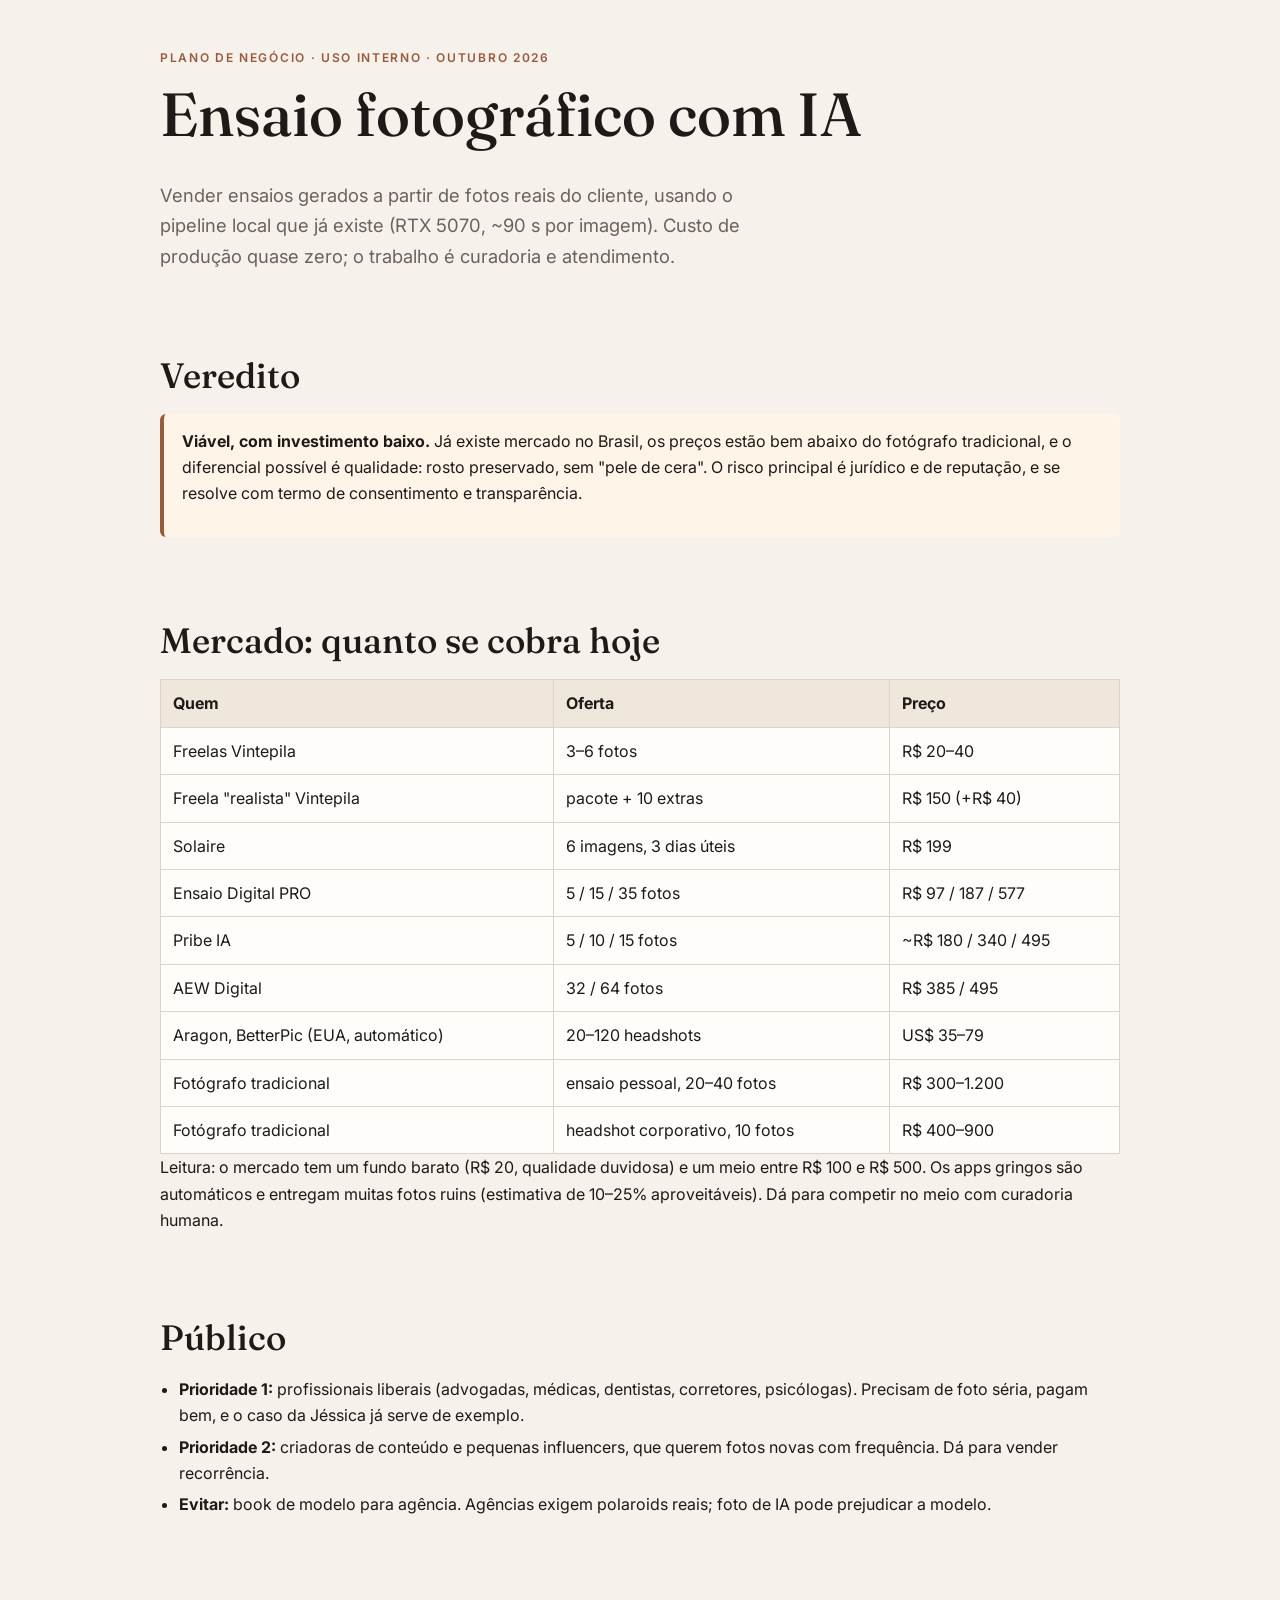
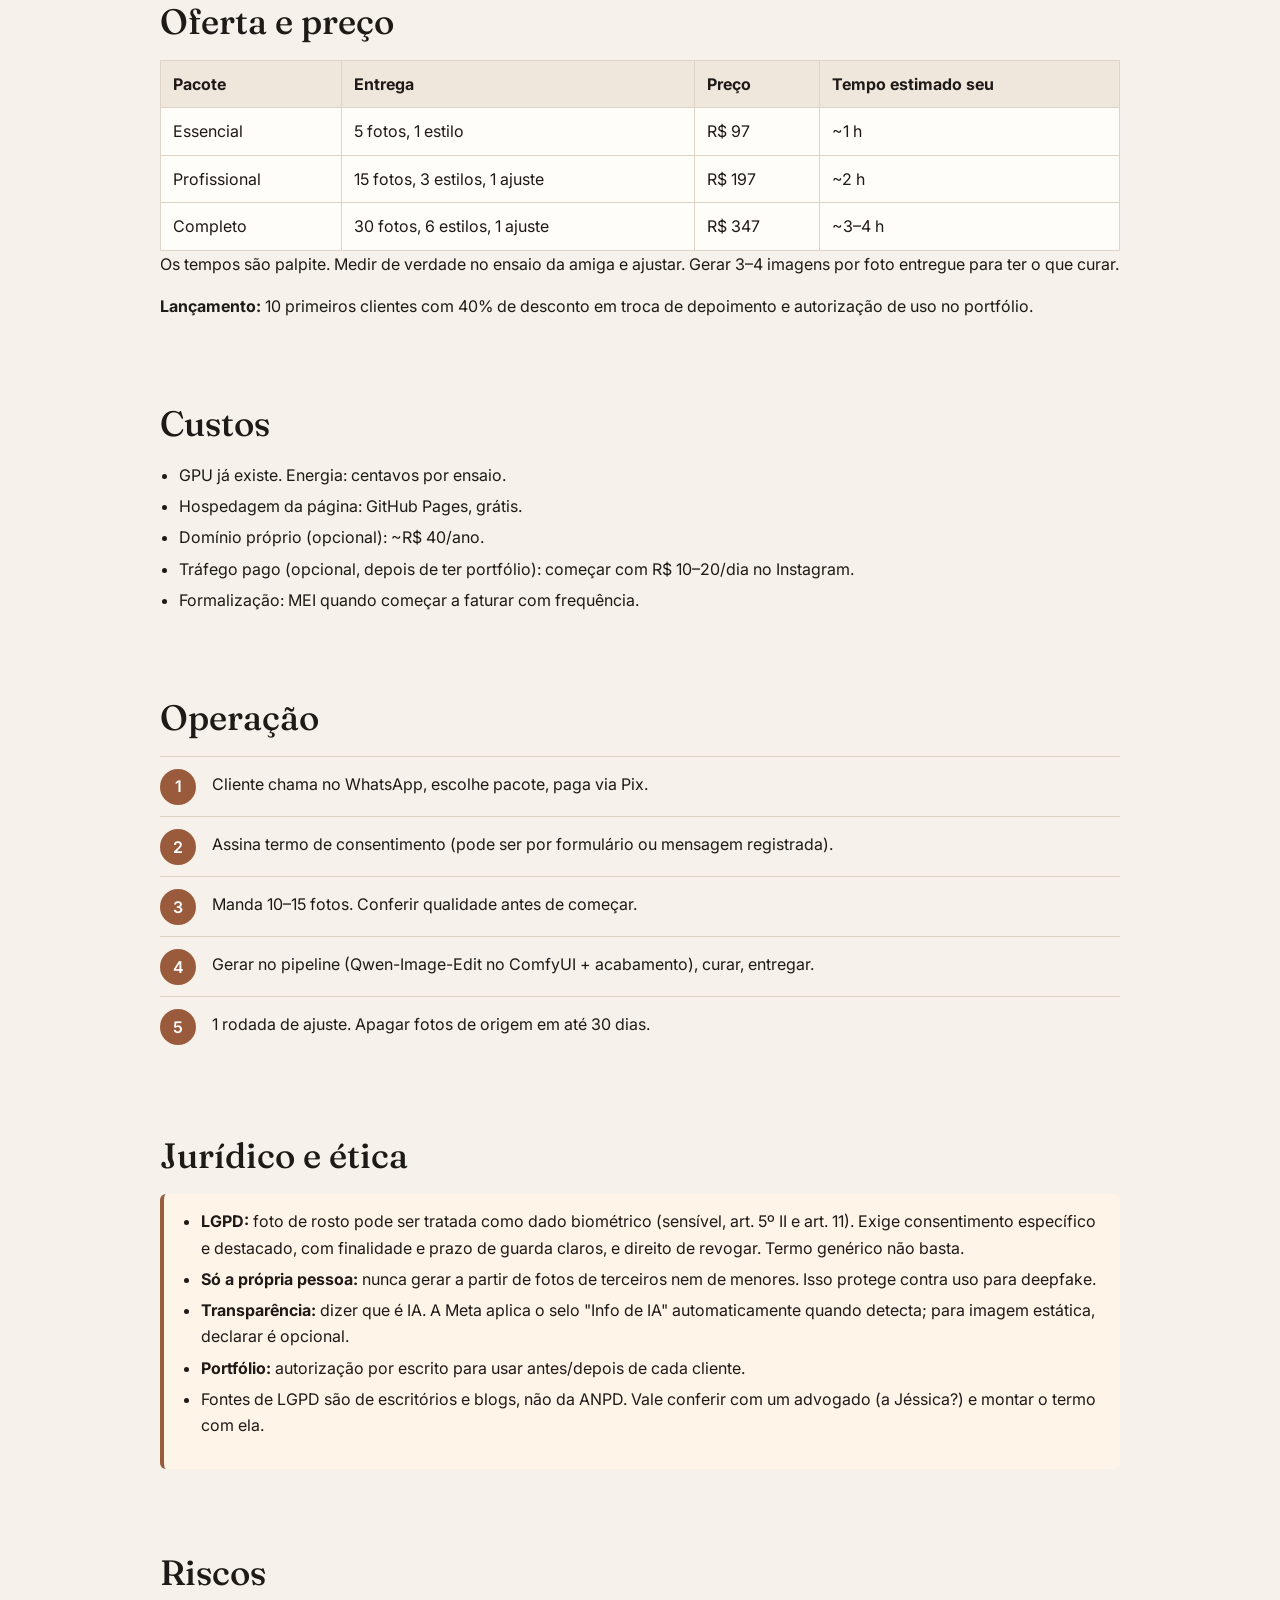
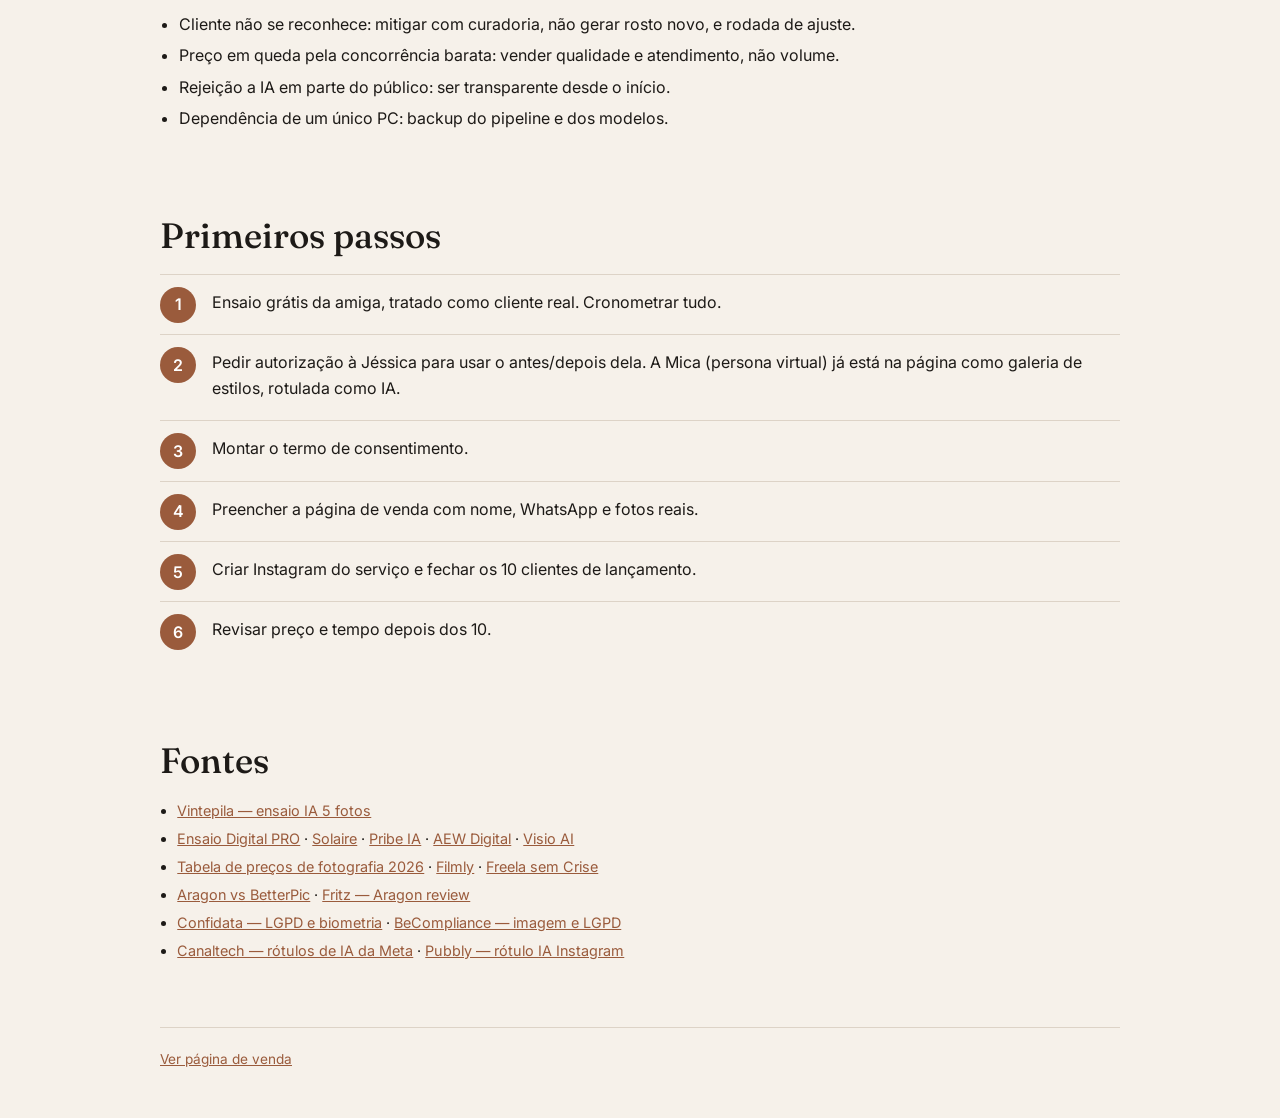
==== plano.html @ b5864f55 "Proposta ensaio com IA" ====
<!doctype html>
<html lang="pt-BR">
<head>
<meta charset="utf-8">
<meta name="viewport" content="width=device-width,initial-scale=1">
<meta name="robots" content="noindex">
<title>Plano — Ensaio com IA</title>
<link rel="preconnect" href="https://fonts.googleapis.com">
<link href="https://fonts.googleapis.com/css2?family=Fraunces:opsz,wght@9..144,500&family=Inter:wght@400;600&display=swap" rel="stylesheet">
<link rel="stylesheet" href="style.css">
</head>
<body>
<div class="wrap">

<p class="kick">Plano de negócio · uso interno · outubro 2026</p>
<h1>Ensaio fotográfico com IA</h1>
<p class="lead">Vender ensaios gerados a partir de fotos reais do cliente, usando o pipeline local que já existe (RTX 5070, ~90 s por imagem). Custo de produção quase zero; o trabalho é curadoria e atendimento.</p>

<h2>Veredito</h2>
<div class="note"><p><strong>Viável, com investimento baixo.</strong> Já existe mercado no Brasil, os preços estão bem abaixo do fotógrafo tradicional, e o diferencial possível é qualidade: rosto preservado, sem "pele de cera". O risco principal é jurídico e de reputação, e se resolve com termo de consentimento e transparência.</p></div>

<h2>Mercado: quanto se cobra hoje</h2>
<div class="tbl"><table>
<tr><th>Quem</th><th>Oferta</th><th>Preço</th></tr>
<tr><td>Freelas Vintepila</td><td>3–6 fotos</td><td>R$ 20–40</td></tr>
<tr><td>Freela "realista" Vintepila</td><td>pacote + 10 extras</td><td>R$ 150 (+R$ 40)</td></tr>
<tr><td>Solaire</td><td>6 imagens, 3 dias úteis</td><td>R$ 199</td></tr>
<tr><td>Ensaio Digital PRO</td><td>5 / 15 / 35 fotos</td><td>R$ 97 / 187 / 577</td></tr>
<tr><td>Pribe IA</td><td>5 / 10 / 15 fotos</td><td>~R$ 180 / 340 / 495</td></tr>
<tr><td>AEW Digital</td><td>32 / 64 fotos</td><td>R$ 385 / 495</td></tr>
<tr><td>Aragon, BetterPic (EUA, automático)</td><td>20–120 headshots</td><td>US$ 35–79</td></tr>
<tr><td>Fotógrafo tradicional</td><td>ensaio pessoal, 20–40 fotos</td><td>R$ 300–1.200</td></tr>
<tr><td>Fotógrafo tradicional</td><td>headshot corporativo, 10 fotos</td><td>R$ 400–900</td></tr>
</table></div>
<p>Leitura: o mercado tem um fundo barato (R$ 20, qualidade duvidosa) e um meio entre R$ 100 e R$ 500. Os apps gringos são automáticos e entregam muitas fotos ruins (estimativa de 10–25% aproveitáveis). Dá para competir no meio com curadoria humana.</p>

<h2>Público</h2>
<ul>
  <li><strong>Prioridade 1:</strong> profissionais liberais (advogadas, médicas, dentistas, corretores, psicólogas). Precisam de foto séria, pagam bem, e o caso da Jéssica já serve de exemplo.</li>
  <li><strong>Prioridade 2:</strong> criadoras de conteúdo e pequenas influencers, que querem fotos novas com frequência. Dá para vender recorrência.</li>
  <li><strong>Evitar:</strong> book de modelo para agência. Agências exigem polaroids reais; foto de IA pode prejudicar a modelo.</li>
</ul>

<h2>Oferta e preço</h2>
<div class="tbl"><table>
<tr><th>Pacote</th><th>Entrega</th><th>Preço</th><th>Tempo estimado seu</th></tr>
<tr><td>Essencial</td><td>5 fotos, 1 estilo</td><td>R$ 97</td><td>~1 h</td></tr>
<tr><td>Profissional</td><td>15 fotos, 3 estilos, 1 ajuste</td><td>R$ 197</td><td>~2 h</td></tr>
<tr><td>Completo</td><td>30 fotos, 6 estilos, 1 ajuste</td><td>R$ 347</td><td>~3–4 h</td></tr>
</table></div>
<p>Os tempos são palpite. Medir de verdade no ensaio da amiga e ajustar. Gerar 3–4 imagens por foto entregue para ter o que curar.</p>
<p><strong>Lançamento:</strong> 10 primeiros clientes com 40% de desconto em troca de depoimento e autorização de uso no portfólio.</p>

<h2>Custos</h2>
<ul>
  <li>GPU já existe. Energia: centavos por ensaio.</li>
  <li>Hospedagem da página: GitHub Pages, grátis.</li>
  <li>Domínio próprio (opcional): ~R$ 40/ano.</li>
  <li>Tráfego pago (opcional, depois de ter portfólio): começar com R$ 10–20/dia no Instagram.</li>
  <li>Formalização: MEI quando começar a faturar com frequência.</li>
</ul>

<h2>Operação</h2>
<ol class="steps">
  <li>Cliente chama no WhatsApp, escolhe pacote, paga via Pix.</li>
  <li>Assina termo de consentimento (pode ser por formulário ou mensagem registrada).</li>
  <li>Manda 10–15 fotos. Conferir qualidade antes de começar.</li>
  <li>Gerar no pipeline (Qwen-Image-Edit no ComfyUI + acabamento), curar, entregar.</li>
  <li>1 rodada de ajuste. Apagar fotos de origem em até 30 dias.</li>
</ol>

<h2>Jurídico e ética</h2>
<div class="note"><ul>
  <li><strong>LGPD:</strong> foto de rosto pode ser tratada como dado biométrico (sensível, art. 5º II e art. 11). Exige consentimento específico e destacado, com finalidade e prazo de guarda claros, e direito de revogar. Termo genérico não basta.</li>
  <li><strong>Só a própria pessoa:</strong> nunca gerar a partir de fotos de terceiros nem de menores. Isso protege contra uso para deepfake.</li>
  <li><strong>Transparência:</strong> dizer que é IA. A Meta aplica o selo "Info de IA" automaticamente quando detecta; para imagem estática, declarar é opcional.</li>
  <li><strong>Portfólio:</strong> autorização por escrito para usar antes/depois de cada cliente.</li>
  <li>Fontes de LGPD são de escritórios e blogs, não da ANPD. Vale conferir com um advogado (a Jéssica?) e montar o termo com ela.</li>
</ul></div>

<h2>Riscos</h2>
<ul>
  <li>Cliente não se reconhece: mitigar com curadoria, não gerar rosto novo, e rodada de ajuste.</li>
  <li>Preço em queda pela concorrência barata: vender qualidade e atendimento, não volume.</li>
  <li>Rejeição a IA em parte do público: ser transparente desde o início.</li>
  <li>Dependência de um único PC: backup do pipeline e dos modelos.</li>
</ul>

<h2>Primeiros passos</h2>
<ol class="steps">
  <li>Ensaio grátis da amiga, tratado como cliente real. Cronometrar tudo.</li>
  <li>Pedir autorização à Jéssica para usar o antes/depois dela. A Mica (persona virtual) já está na página como galeria de estilos, rotulada como IA.</li>
  <li>Montar o termo de consentimento.</li>
  <li>Preencher a página de venda com nome, WhatsApp e fotos reais.</li>
  <li>Criar Instagram do serviço e fechar os 10 clientes de lançamento.</li>
  <li>Revisar preço e tempo depois dos 10.</li>
</ol>

<h2>Fontes</h2>
<ul style="font-size:.9rem">
  <li><a href="https://www.vintepila.com.br/servicos/design-grafico/eu-vou-fazer-ensaio-fotografico-com-ia-5-fotos-por-20/">Vintepila — ensaio IA 5 fotos</a></li>
  <li><a href="https://ensaiodigitalpro.com/">Ensaio Digital PRO</a> · <a href="https://www.birosolaire.com.br/ensaio_fotografico_ai">Solaire</a> · <a href="https://www.perlaribeiro.com.br/">Pribe IA</a> · <a href="https://aewdigital.com.br/ensaio-fotografico-com-ia/">AEW Digital</a> · <a href="https://visioai.app/pt-br/ensaio-fotografico-ia/">Visio AI</a></li>
  <li><a href="https://agnaldoteixeira.com.br/guias/tabela-de-precos-fotografia-2026/">Tabela de preços de fotografia 2026</a> · <a href="https://filmly.com.br/guia/quanto-cobrar-ensaio-fotografico">Filmly</a> · <a href="https://www.freelasemcrise.com.br/quanto-cobrar/ensaio-fotografico-corporativo">Freela sem Crise</a></li>
  <li><a href="https://www.headshots.com/blog/aragon-vs-betterpic/">Aragon vs BetterPic</a> · <a href="https://fritz.ai/aragon-ai-review/">Fritz — Aragon review</a></li>
  <li><a href="https://confidata.com.br/blog/lgpd-dados-biometricos-reconhecimento-facial-digital">Confidata — LGPD e biometria</a> · <a href="https://becompliance.com/lgpd-e-o-uso-de-imagem-e-voz-sao-dados-pessoais-sensiveis-entenda-o-risco/">BeCompliance — imagem e LGPD</a></li>
  <li><a href="https://canaltech.com.br/redes-sociais/meta-ajusta-rotulos-de-ia-em-imagens-editadas-no-facebook-e-instagram/">Canaltech — rótulos de IA da Meta</a> · <a href="https://pubbly.com.br/blog/rotulo-de-ia-no-instagram/">Pubbly — rótulo IA Instagram</a></li>
</ul>

<footer><a href="index.html">Ver página de venda</a></footer>
</div>
</body>
</html>
---- style.css ----
:root{--bg:#f6f1ea;--ink:#1d1a17;--mute:#6b625a;--line:#ddd3c7;--card:#fffdf9;--acc:#9a5b3c;--acc2:#2f3a33}
*{box-sizing:border-box}
body{margin:0;background:var(--bg);color:var(--ink);font:16px/1.65 "Inter",system-ui,sans-serif;padding-inline:16px}
.wrap{max-width:960px;margin:0 auto;padding-block:48px}
h1,h2,h3{font-family:"Fraunces",Georgia,serif;font-weight:500;line-height:1.15;margin:0 0 .5em}
h1{font-size:clamp(2.2rem,6vw,3.8rem)}
h2{font-size:clamp(1.6rem,4vw,2.2rem);margin-top:2.4em}
h3{font-size:1.25rem}
p{margin:0 0 1em}
a{color:var(--acc)}
.kick{text-transform:uppercase;letter-spacing:.14em;font-size:.75rem;color:var(--acc);font-weight:600}
.lead{font-size:1.15rem;color:var(--mute);max-width:640px}
.btn{display:inline-block;background:var(--acc2);color:#fff;padding:14px 26px;border-radius:999px;text-decoration:none;font-weight:600}
.grid{display:grid;gap:16px;grid-template-columns:repeat(auto-fit,minmax(240px,1fr))}
.card{background:var(--card);border:1px solid var(--line);border-radius:14px;padding:22px}
.card.hi{border:2px solid var(--acc)}
.price{font-family:"Fraunces",Georgia,serif;font-size:2.2rem}
.price small{font-size:.9rem;color:var(--mute);font-family:Inter,sans-serif}
ul{padding-left:1.2em;margin:0 0 1em}
li{margin-bottom:.3em}
.ph{aspect-ratio:3/4;border-radius:12px;background:repeating-linear-gradient(45deg,#e8dfd3,#e8dfd3 10px,#efe7dc 10px,#efe7dc 20px);display:grid;place-items:center;color:var(--mute);font-size:.85rem;text-align:center;padding:8px}
.gal{display:grid;gap:12px;grid-template-columns:repeat(auto-fill,minmax(150px,1fr))}
.gal figure{margin:0}
.gal img{width:100%;aspect-ratio:3/4;object-fit:cover;border-radius:12px;display:block}
.gal figcaption{font-size:.85rem;color:var(--mute);margin-top:6px}
.cap{font-size:.85rem;color:var(--mute);margin-top:12px}
.steps{counter-reset:s;list-style:none;padding:0}
.steps li{counter-increment:s;padding:14px 0 14px 52px;position:relative;border-top:1px solid var(--line)}
.steps li::before{content:counter(s);position:absolute;left:0;top:12px;width:36px;height:36px;border-radius:50%;background:var(--acc);color:#fff;display:grid;place-items:center;font-weight:600}
.tbl{overflow-x:auto}
table{border-collapse:collapse;width:100%;min-width:520px;background:var(--card)}
th,td{border:1px solid var(--line);padding:10px 12px;text-align:left;vertical-align:top}
th{background:#efe7dc}
.note{background:#fff4e8;border-left:4px solid var(--acc);padding:14px 18px;border-radius:6px}
footer{margin-top:64px;color:var(--mute);font-size:.85rem;border-top:1px solid var(--line);padding-top:20px}
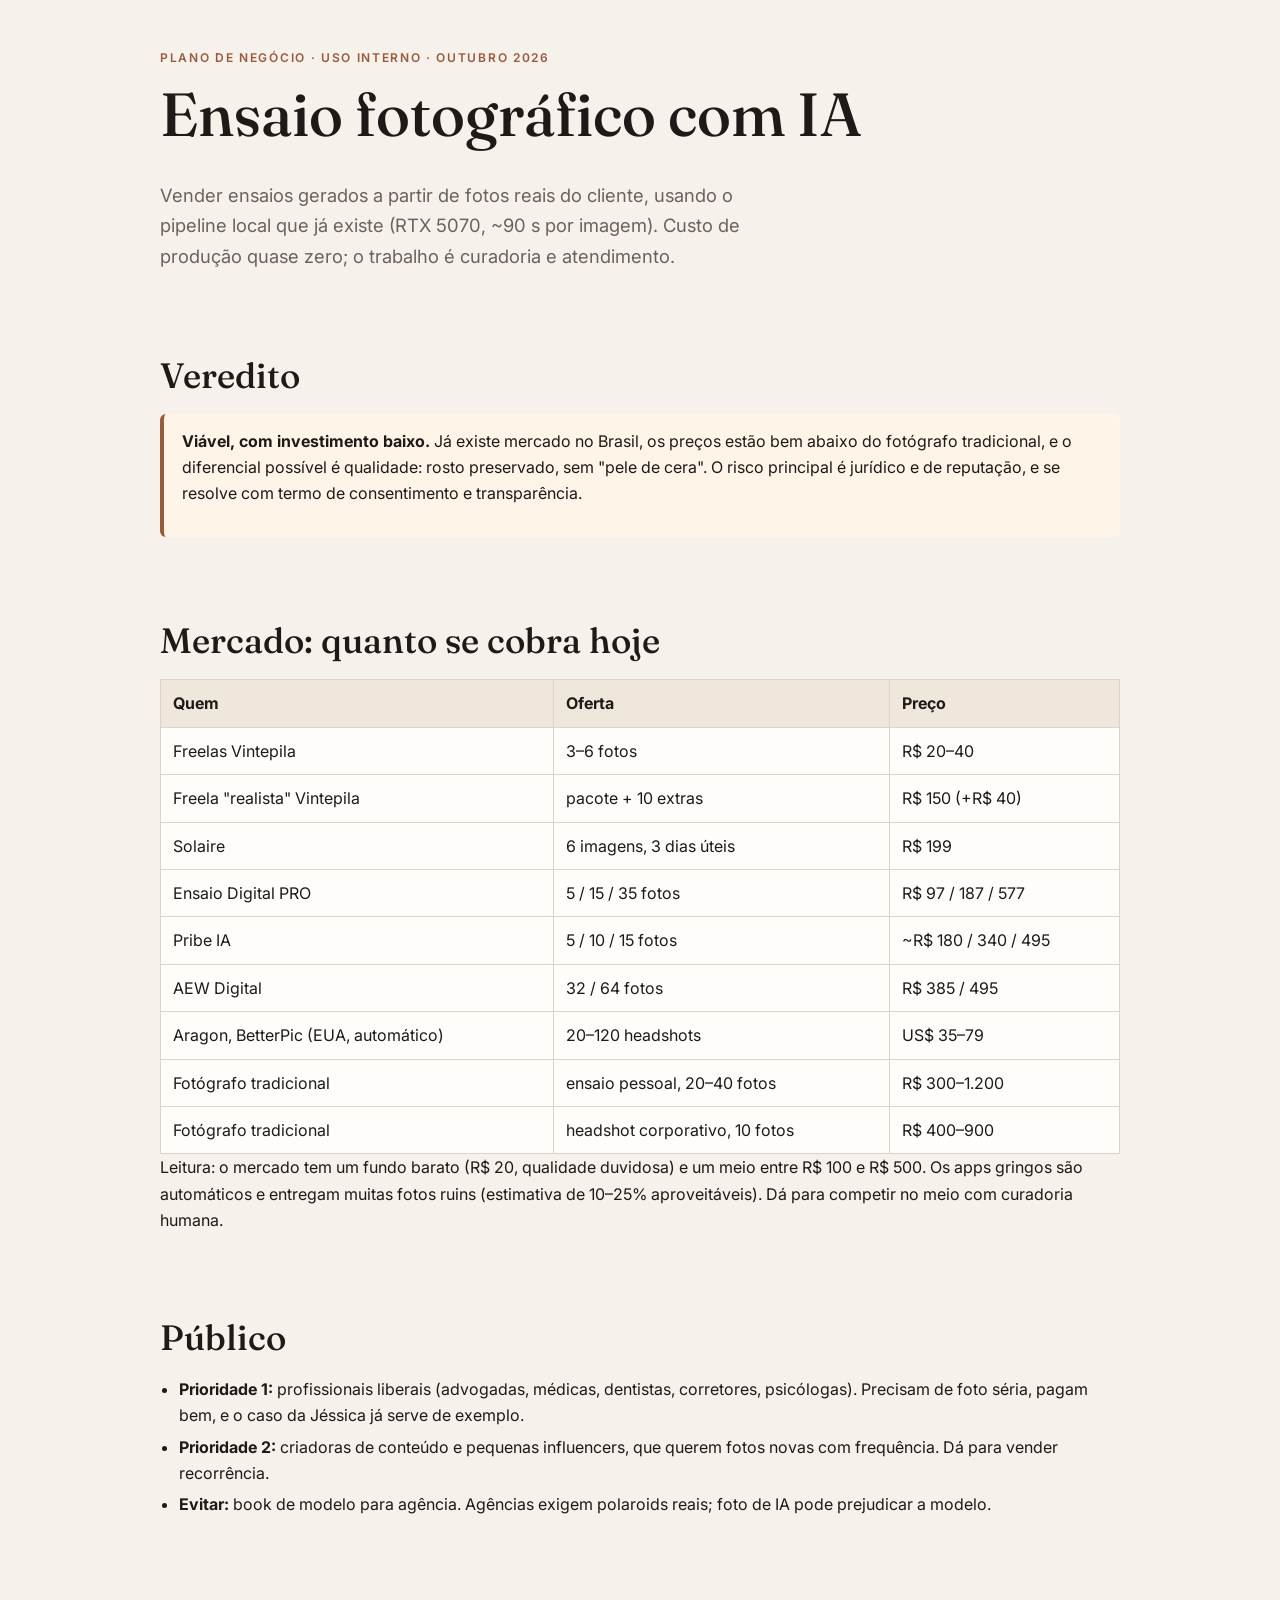
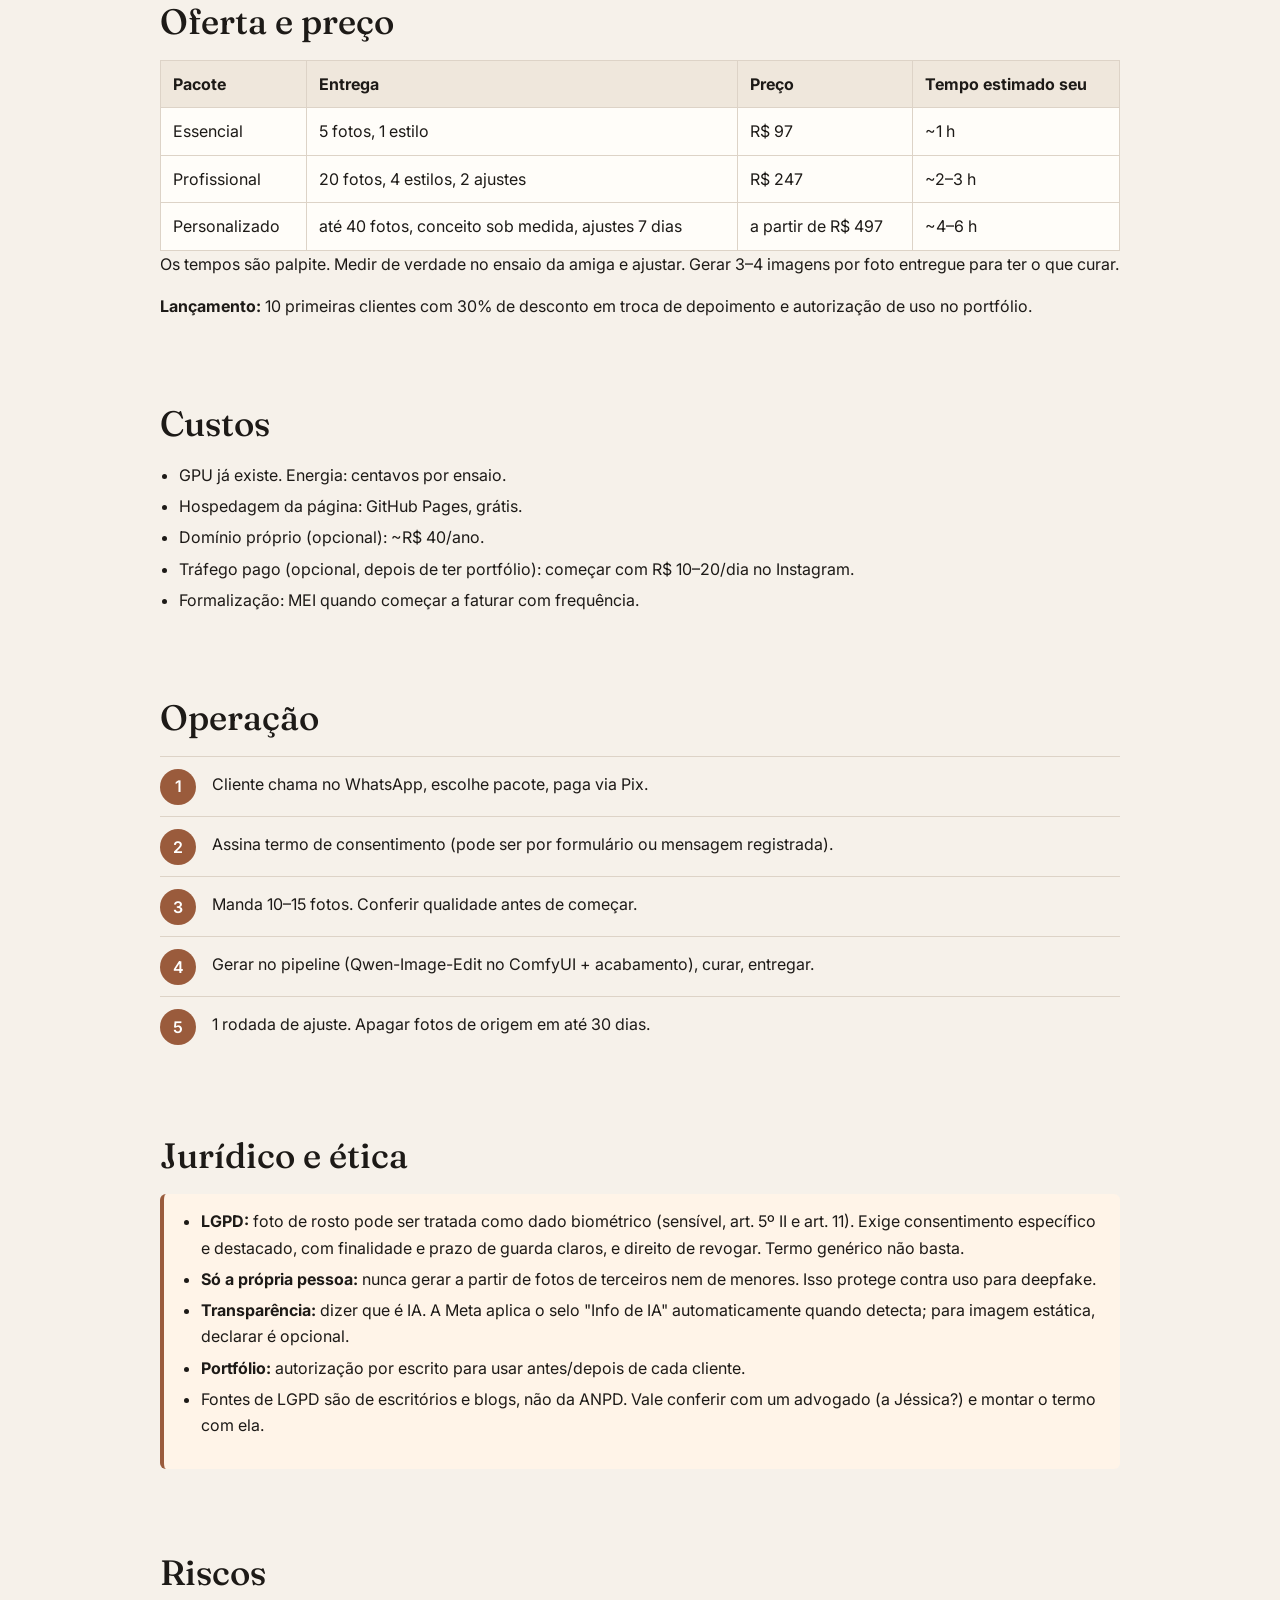
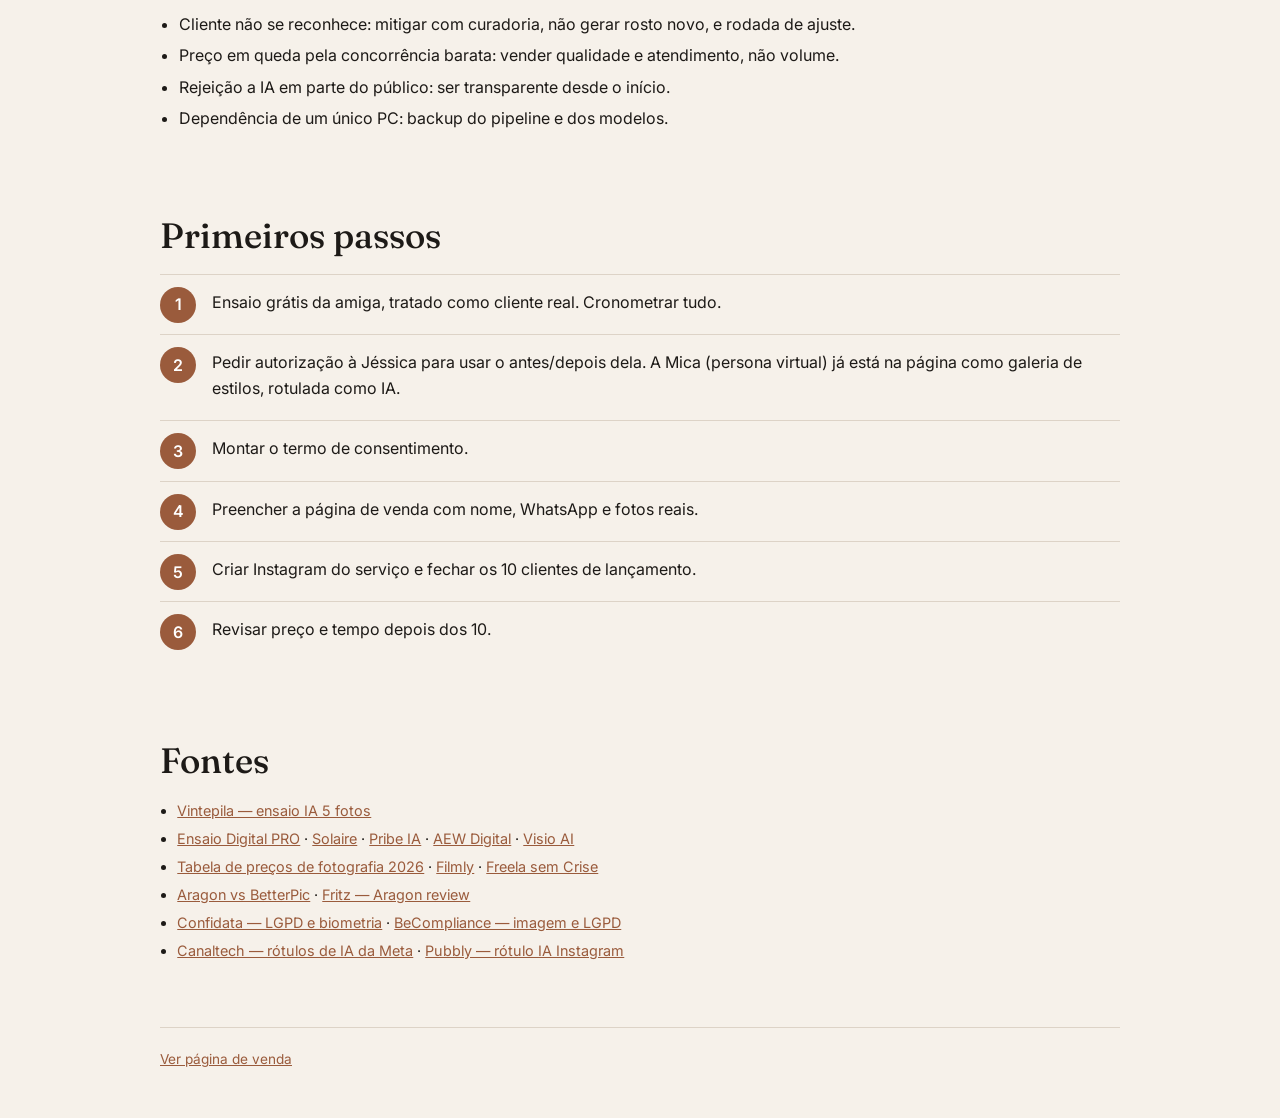
==== commit 63d05a8a: "Redesign editorial, SEO, pacotes Profissional e Personalizado" ====
--- a/plano.html
+++ b/plano.html
@@ -45,11 +45,11 @@
 <div class="tbl"><table>
 <tr><th>Pacote</th><th>Entrega</th><th>Preço</th><th>Tempo estimado seu</th></tr>
 <tr><td>Essencial</td><td>5 fotos, 1 estilo</td><td>R$ 97</td><td>~1 h</td></tr>
-<tr><td>Profissional</td><td>15 fotos, 3 estilos, 1 ajuste</td><td>R$ 197</td><td>~2 h</td></tr>
-<tr><td>Completo</td><td>30 fotos, 6 estilos, 1 ajuste</td><td>R$ 347</td><td>~3–4 h</td></tr>
+<tr><td>Profissional</td><td>20 fotos, 4 estilos, 2 ajustes</td><td>R$ 247</td><td>~2–3 h</td></tr>
+<tr><td>Personalizado</td><td>até 40 fotos, conceito sob medida, ajustes 7 dias</td><td>a partir de R$ 497</td><td>~4–6 h</td></tr>
 </table></div>
 <p>Os tempos são palpite. Medir de verdade no ensaio da amiga e ajustar. Gerar 3–4 imagens por foto entregue para ter o que curar.</p>
-<p><strong>Lançamento:</strong> 10 primeiros clientes com 40% de desconto em troca de depoimento e autorização de uso no portfólio.</p>
+<p><strong>Lançamento:</strong> 10 primeiras clientes com 30% de desconto em troca de depoimento e autorização de uso no portfólio.</p>
 
 <h2>Custos</h2>
 <ul>
